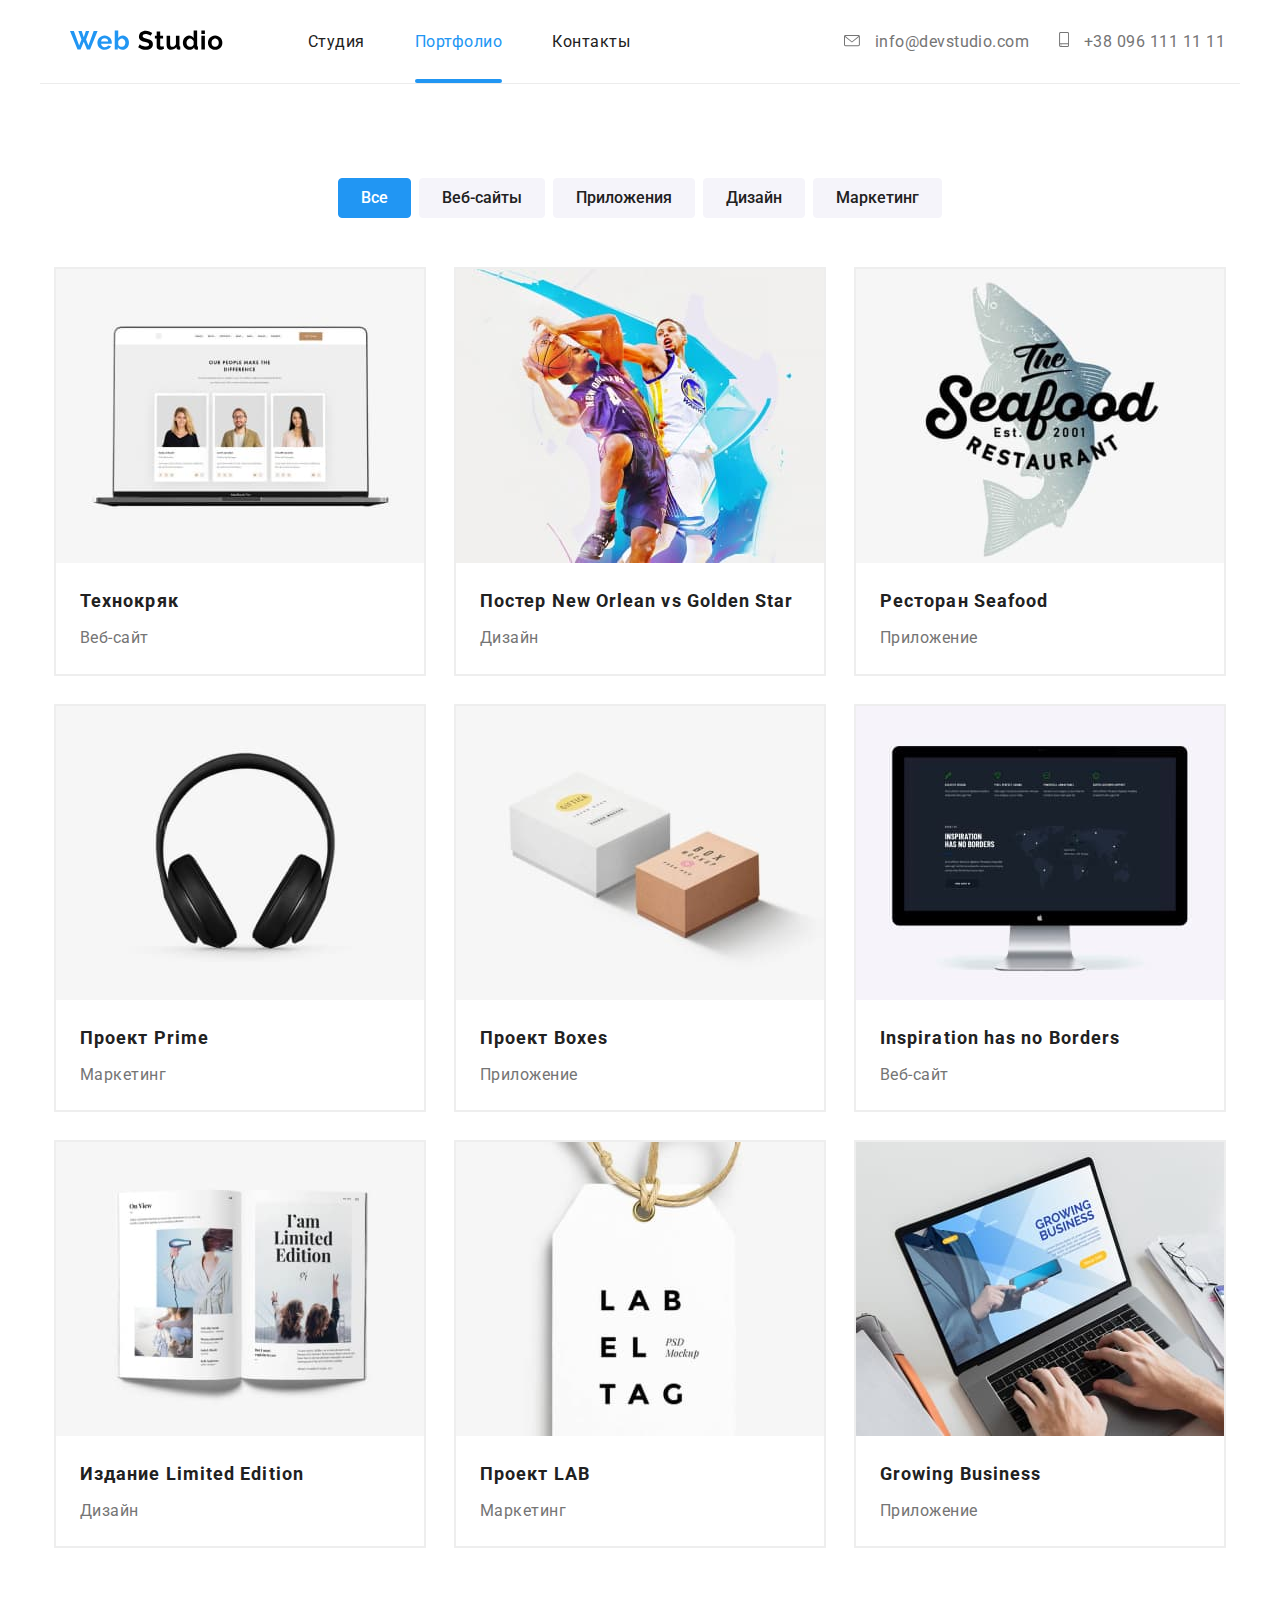
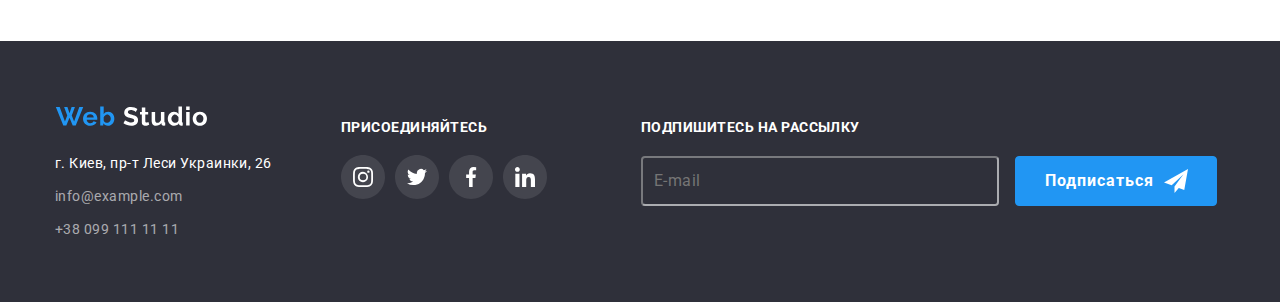
==== portfolio.html @ bc5cb7ec "Скопировано hw-06" ====
<!DOCTYPE html>
<html lang="en">
  <head>
    <meta charset="UTF-8" />
    <meta name="viewport" content="width=device-width, initial-scale=1.0" />
    <title>Portfolio</title>
    <link
      href="https://fonts.googleapis.com/css2?family=Roboto:wght@400;500;700;900&display=swap"
      rel="stylesheet"
    />
    <link
      rel="stylesheet"
      href="https://cdnjs.cloudflare.com/ajax/libs/modern-normalize/0.6.0/modern-normalize.min.css"
    />
    <link rel="stylesheet" href="./CSS/styles.css" />
  </head>

  <body>
    <header class="page-header">
      <div class="container nav-box flex">
        <nav class="flex">
          <a class="logo" href="./">
            <svg class="logo-item">
              <use href="./img/sprite.svg#icon-web-studio"></use>
            </svg>
          </a>
          <ul class="site-nav list">
            <li class="item-nav">
              <a class="site-nav-link" href="./">Студия</a>
            </li>
            <li class="item-nav">
              <a class="site-nav-link current" href="./portfolio.html"
                >Портфолио</a
              >
            </li>
            <li class="item-nav">
              <a class="site-nav-link" href="">Контакты</a>
            </li>
          </ul>
        </nav>

        <ul class="page-header-adres list">
          <li class="adres-item">
            <a class="adres-item-link" href="mailto:info@devstudio.com">
              <svg class="adres-item-envelope">
                <use href="./img/sprite.svg#icon-envelope"></use>
              </svg>
              info@devstudio.com
            </a>
          </li>
          <li class="adres-item">
            <a class="adres-item-link" href="tel:+380961111111">
              <svg class="adres-item-telephone">
                <use href="./img/sprite.svg#icon-Tel"></use>
              </svg>
              +38 096 111 11 11
            </a>
          </li>
        </ul>
      </div>
    </header>

    <main>
      <!-- Section - Portfolio -->
      <section class="section">
        <div class="container">
          <h1 hidden>Портфолио Веб студии</h1>

          <!-- Portfolio Selection -->
          <ul class="portfolio-selection list flex">
            <li class="item">
              <button type="button" class="selection-button primary">
                Все
              </button>
            </li>
            <li class="item">
              <button type="button" class="selection-button secondary">
                Веб-сайты
              </button>
            </li>
            <li class="item">
              <button type="button" class="selection-button secondary">
                Приложения
              </button>
            </li>
            <li class="item">
              <button type="button" class="selection-button secondary">
                Дизайн
              </button>
            </li>
            <li class="item">
              <button type="button" class="selection-button secondary">
                Маркетинг
              </button>
            </li>
          </ul>

          <!-- Portfolio Works -->
          <ul class="portfolio-works list flex-container">
            <li class="flex-element">
              <a href="" class="portfolio-works-link">
                <div class="overlay-active">
                  <img
                    src="./img/Portfolio-img_1-notebook_1.jpg"
                    alt="img-notebook"
                  />
                  <div class="overlay-text">
                    <p class="portfolio-works-text">
                      Технокряк это современная площадка распространения
                      коронавируса. Компании используют эту платформу для
                      цифрового шпионажа и атак на защищённые сервера
                      конкурентов.
                    </p>
                  </div>
                </div>
                <h2 class="portfolio-works-title">Технокряк</h2>
                <p class="portfolio-works-name">Веб-сайт</p>
              </a>
            </li>
            <li class="flex-element">
              <a href="" class="portfolio-works-link">
                <div class="overlay-active">
                  <img
                    src="./img/Portfolio-img_2-poster.jpg"
                    alt="img-notebook"
                  />
                  <div class="overlay-text">
                    <p class="portfolio-works-text">
                      Технокряк это современная площадка распространения
                      коронавируса. Компании используют эту платформу для
                      цифрового шпионажа и атак на защищённые сервера
                      конкурентов.
                    </p>
                  </div>
                </div>
                <h2 class="portfolio-works-title">
                  Постер <span lang="en">New Orlean vs Golden Star</span>
                </h2>
                <p class="portfolio-works-name">Дизайн</p>
              </a>
            </li>
            <li class="flex-element">
              <a href="" class="portfolio-works-link">
                <div class="overlay-active">
                  <img
                    src="./img/Portfolio-img_3-restaurant.jpg"
                    alt="img-notebook"
                  />
                  <div class="overlay-text">
                    <p class="portfolio-works-text">
                      Технокряк это современная площадка распространения
                      коронавируса. Компании используют эту платформу для
                      цифрового шпионажа и атак на защищённые сервера
                      конкурентов.
                    </p>
                  </div>
                </div>
                <h2 lang="en" class="portfolio-works-title">
                  Ресторан Seafood
                </h2>
                <p class="portfolio-works-name">Приложение</p>
              </a>
            </li>
            <li class="flex-element">
              <a href="" class="portfolio-works-link">
                <div class="overlay-active">
                  <img
                    src="./img/Portfolio-img_4-headphones.jpg"
                    alt="img-notebook"
                  />
                  <div class="overlay-text">
                    <p class="portfolio-works-text">
                      Технокряк это современная площадка распространения
                      коронавируса. Компании используют эту платформу для
                      цифрового шпионажа и атак на защищённые сервера
                      конкурентов.
                    </p>
                  </div>
                </div>
                <h2 class="portfolio-works-title">
                  Проект <span lang="en">Prime</span>
                </h2>
                <p class="portfolio-works-name">Маркетинг</p>
              </a>
            </li>
            <li class="flex-element">
              <a href="" class="portfolio-works-link">
                <div class="overlay-active">
                  <img
                    src="./img/Portfolio-img_5-boxes.jpg"
                    alt="img-notebook"
                  />
                  <div class="overlay-text">
                    <p class="portfolio-works-text">
                      Технокряк это современная площадка распространения
                      коронавируса. Компании используют эту платформу для
                      цифрового шпионажа и атак на защищённые сервера
                      конкурентов.
                    </p>
                  </div>
                </div>
                <h2 class="portfolio-works-title">
                  Проект <span lang="en">Boxes</span>
                </h2>
                <p class="portfolio-works-name">Приложение</p>
              </a>
            </li>
            <li class="flex-element">
              <a href="" class="portfolio-works-link">
                <div class="overlay-active">
                  <img
                    src="./img/Portfolio-img_6-laptop.jpg"
                    alt="img-notebook"
                  />
                  <div class="overlay-text">
                    <p class="portfolio-works-text">
                      Технокряк это современная площадка распространения
                      коронавируса. Компании используют эту платформу для
                      цифрового шпионажа и атак на защищённые сервера
                      конкурентов.
                    </p>
                  </div>
                </div>
                <h2 lang="en" class="portfolio-works-title">
                  Inspiration has no Borders
                </h2>
                <p class="portfolio-works-name">Веб-сайт</p>
              </a>
            </li>
            <li class="flex-element">
              <a href="" class="portfolio-works-link">
                <div class="overlay-active">
                  <img
                    src="./img/Portfolio-img_7-magazine.jpg"
                    alt="img-notebook"
                  />
                  <div class="overlay-text">
                    <p class="portfolio-works-text">
                      Технокряк это современная площадка распространения
                      коронавируса. Компании используют эту платформу для
                      цифрового шпионажа и атак на защищённые сервера
                      конкурентов.
                    </p>
                  </div>
                </div>
                <h2 class="portfolio-works-title">
                  Издание <span lang="en">Limited Edition</span>
                </h2>
                <p class="portfolio-works-name">Дизайн</p>
              </a>
            </li>
            <li class="flex-element">
              <a href="" class="portfolio-works-link">
                <div class="overlay-active">
                  <img
                    src="./img/Portfolio-img_8-label.jpg"
                    alt="img-notebook"
                  />
                  <div class="overlay-text">
                    <p class="portfolio-works-text">
                      Технокряк это современная площадка распространения
                      коронавируса. Компании используют эту платформу для
                      цифрового шпионажа и атак на защищённые сервера
                      конкурентов.
                    </p>
                  </div>
                </div>
                <h2 class="portfolio-works-title">
                  Проект <span lang="en">LAB</span>
                </h2>
                <p class="portfolio-works-name">Маркетинг</p>
              </a>
            </li>
            <li class="flex-element">
              <a href="" class="portfolio-works-link">
                <div class="overlay-active">
                  <img
                    src="./img/Portfolio-img_9-notebook_2.jpg"
                    alt="img-notebook"
                  />
                  <div class="overlay-text">
                    <p class="portfolio-works-text">
                      Технокряк это современная площадка распространения
                      коронавируса. Компании используют эту платформу для
                      цифрового шпионажа и атак на защищённые сервера
                      конкурентов.
                    </p>
                  </div>
                </div>
                <h2 lang="en" class="portfolio-works-title">
                  Growing Business
                </h2>
                <p class="portfolio-works-name">Приложение</p>
              </a>
            </li>
          </ul>
        </div>
      </section>
    </main>

    <!-- Футер -->
    <footer class="footer">
      <div class="container flex baseline">
        <div class="address-container">
          <a class="address-logo-link flex" href="./">
            <svg class="address-logo" width="153" height="31">
              <use href="./img/sprite.svg#icon-Web_Studio_white"></use>
            </svg>
          </a>
          <address>
            <ul class="address list">
              <li class="address-map-item">
                <a
                  class="address-map"
                  href="https://goo.gl/maps/XdUtzJVZAnosNTWN9"
                  target="_blank"
                  >г. Киев, пр-т Леси Украинки, 26</a
                >
              </li>
              <li class="address-item">
                <a class="address-mail" href="mailto:info@example.com"
                  >info@example.com</a
                >
              </li>
              <li class="address-item">
                <a class="address-tel" href="tel:+380961111111"
                  >+38 099 111 11 11</a
                >
              </li>
            </ul>
          </address>
        </div>

        <div class="social-pages-container">
          <h3 class="footer-accede">присоединяйтесь</h3>
          <ul class="footer-accede-social list flex">
            <li class="social-item">
              <a
                class="social-item-element"
                aria-label="instagram link"
                href=""
              >
                <svg width="44" height="44">
                  <use href="./img/sprite.svg#icon-Ellipse_instagram"></use>
                </svg>
              </a>
            </li>
            <li class="social-item">
              <a class="social-item-element" aria-label="twitter link" href="">
                <svg width="44" height="44">
                  <use href="./img/sprite.svg#icon-Ellipse_twitter"></use>
                </svg>
              </a>
            </li>
            <li class="social-item">
              <a class="social-item-element" aria-label="facebook link" href="">
                <svg width="44" height="44">
                  <use href="./img/sprite.svg#icon-Ellipse_facebook"></use>
                </svg>
              </a>
            </li>
            <li class="social-item">
              <a class="social-item-element" aria-label="linkidun link" href="">
                <svg width="44" height="44">
                  <use href="./img/sprite.svg#icon-Ellipse_linkindin"></use>
                </svg>
              </a>
            </li>
          </ul>
        </div>

        <div class="subscribe-container">
          <h3 class="footer-subscribe">Подпишитесь на рассылку</h3>
          <form>
            <input name="q" placeholder="E-mail" class="footer-form" />
            <button class="button footer-button">
              Подписаться
              <svg class="button-icon" width="24" height="24">
                <use href="./img/sprite.svg#icon-icon_send"></use>
              </svg>
            </button>
          </form>
        </div>
      </div>
    </footer>
  </body>
</html>
---- CSS/styles.css ----
:root {
  --primary-text-color: #212121;
  --second-text-color: #757575;
  --light-text-color: #ffffff;
  --accent-color: #2196f3;
}

body {
  color: var(--primary-text-color);
  background: #ffffff;
  font-family: Roboto, sans-serif;
  letter-spacing: 0.03em;
}

h1,
h2,
h3,
p {
  margin-top: 0;
  margin-bottom: 0;
}

img {
  display: block;
}

/* Утилиты*/
.list {
  padding: 0;
  margin: 0;
  list-style: none;
}

.flex {
  display: flex;
  align-items: center;
}

/* Page header */
.container {
  width: 1200px;
  margin-left: auto;
  margin-right: auto;
  padding-left: 15px;
  padding-right: 15px;
}

.nav-box {
  border-bottom: 1px solid #ececec;
}

.logo {
  margin-left: 15px;
  margin-right: 85px;
  padding-top: 24px;
  padding-bottom: 23px;
}

.logo-item {
  width: 153px;
  height: 31px;
}

.section {
  padding-top: 94px;
  padding-bottom: 94px;
}

.no-padding-bottom {
  padding-bottom: 0;
}

/* Site nav */
.site-nav {
  display: flex;
}

.site-nav .item-nav:not(:last-child) {
  margin-right: 50px;
}

.site-nav-link {
  position: relative;
  display: flex;
  padding-top: 32px;
  padding-bottom: 32px;

  color: var(--primary-text-color);
  text-decoration: none;
  transition: color 250ms cubic-bezier(0.4, 0, 0.2, 1);
}

.site-nav-link::after {
  position: absolute;
  content: "";
  bottom: 0;
  width: 100%;
  height: 4px;
  background-color: var(--accent-color);
  border-radius: 2px;
  opacity: 0;
}

.site-nav-link:hover,
.site-nav-link:focus {
  color: var(--accent-color);
}

.site-nav-link.current,
.site-nav-link.current::after {
  color: var(--accent-color);
  opacity: 1;
}

/* Ел. адрес и телефон */
.page-header-adres {
  display: inline-flex;
  align-items: center;
  margin-left: auto;
}

.page-header-adres .adres-item + .adres-item {
  margin-left: 30px;
}

.adres-item-link {
  display: inline-block;
  padding-top: 32px;
  padding-bottom: 32px;
  text-decoration: none;
  color: var(--second-text-color);
  fill: var(--second-text-color);
  transition: color 250ms cubic-bezier(0.4, 0, 0.2, 1);
}

.adres-item-link:hover,
.adres-item-link:focus {
  color: var(--accent-color);
  fill: var(--accent-color);
}

.adres-item-envelope {
  width: 16px;
  height: 12px;
  margin-right: 10px;
}

.adres-item-telephone {
  width: 10px;
  height: 15px;
  margin-right: 10px;
}

/* Hero */
.hero {
  text-align: center;
  padding-bottom: 280px;
  max-width: 1600px;
  height: 600px;
  margin-left: auto;
  margin-right: auto;
  background-color: rgba(47, 48, 58, 0.8);
  background-image: url(../img/Header_img.jpg);
}

.overlay {
  max-width: 1600px;
  height: 600px;
  margin-left: auto;
  margin-right: auto;
  background-color: rgba(47, 48, 58, 0.8);
  background-repeat: no-repeat;
  background-size: cover;
  background-position: center;
}

.hero-title {
  padding-top: 200px;
  padding-bottom: 30px;
  color: var(--light-text-color);

  font-weight: 900;
  font-size: 44px;
  line-height: 1.36;
  letter-spacing: 0.06em;
  text-transform: uppercase;
}

.button {
  min-width: 200px;
  height: 50px;
  display: inline-block;
  border: 1px solid transparent;
  border-radius: 4px;

  color: var(--light-text-color);
  background-color: var(--accent-color);
  border-color: var(--accent-color);

  font-family: Roboto;
  font-weight: bold;
  font-size: 16px;
  line-height: 1.88;
  letter-spacing: 0.06em;
  text-align: center;
}

/* Section title */
.section-title {
  margin-bottom: 50px;
  font-weight: 700;
  font-size: 36px;
  line-height: 42px;
  text-align: center;
}

/* Section 2 - Преймущества */
.benefits .benefits-item + .benefits-item {
  margin-left: 30px;
}

.benefits-background {
  display: block;
  width: 270px;
  border-radius: 4px;
  background-color: #f5f4fa;
}

.benefits-item-element {
  width: 70px;
  height: 70px;
  margin: 25px 100px;
}

.benefits-title {
  margin-top: 30px;
  font-weight: 700;
  font-size: 14px;
  line-height: 1.17;
  text-transform: uppercase;
}

.benefits-text {
  margin-top: 10px;
  color: var(--second-text-color);
  font-size: 14px;
  line-height: 1.71;
}

/* Section 3 - Предложение */
.offer .item + .item {
  margin-left: 30px;
}

.offer-link {
  display: flex;
  position: relative;
}

.offer-caption {
  position: absolute;
  bottom: 0;
  width: 100%;

  padding-top: 27px;
  padding-bottom: 27px;

  color: var(--light-text-color);
  background: rgba(47, 48, 58, 0.8);
  font-weight: bold;
  font-size: 14px;
  line-height: 1.14;
  text-align: center;
  text-transform: uppercase;
}

.offer a {
  text-decoration: none;
}

/* Section 4 - Команда */
.team {
  background: #f5f4fa;
}

.team .item + .item {
  margin-left: 30px;
}

.member-background {
  background-color: #ffffff;
  border-radius: 0px 0px 4px 4px;
  box-shadow: 0px 2px 1px rgba(0, 0, 0, 0.2), 0px 1px 1px rgba(0, 0, 0, 0.14),
    0px 1px 3px rgba(0, 0, 0, 0.12);
}

.team-member {
  margin-top: 30px;
  margin-bottom: 10px;
  font-weight: 500;
  font-size: 16px;
  line-height: 19px;
  text-align: center;
}

.team-member-position {
  margin-bottom: 16px;
  color: var(--second-text-color);
  font-size: 16px;
  line-height: 1.19;
  text-align: center;
}

.team-member-social-pages {
  justify-content: center;
  padding-bottom: 24px;
}

.team-member-social-pages .item + .item {
  margin-left: 10px;
}

.member-social-link {
  --color1: #afb1b8;
  fill: #ffffff;

  transition-duration: 250ms;
  transition-timing-function: cubic-bezier(0.4, 0, 0.2, 1);
}

.member-social-link:hover,
.member-social-link:focus {
  --color1: #ffffff;
  fill: var(--accent-color);
}

/* Клиенты */
.customers .item + .item {
  margin-left: 30px;
}

.customers-background {
  display: flex;
  align-items: center;
  justify-content: center;
  width: 170px;
  height: 90px;
  border: 1px solid #afb1b8;
  border-radius: 4px;
  fill: #afb1b8;

  transition: fill 250ms cubic-bezier(0.4, 0, 0.2, 1),
    border-color 250ms cubic-bezier(0.4, 0, 0.2, 1);
}

.customers-background:hover,
.customers-background:focus {
  border-color: var(--accent-color);
  fill: var(--accent-color);
}

/* Футер */
.footer {
  background-color: #2f303a;
  padding-top: 60px;
  padding-bottom: 60px;
}

.baseline {
  align-items: baseline;
}

.address-map-item {
  margin-top: 20px;
}

.address-item {
  margin-top: 9px;
}

.address-map {
  display: block;
  color: var(--light-text-color);
  font-style: normal;
  text-decoration: none;
  font-size: 14px;
  line-height: 1.71;
}

.address-mail,
.address-tel {
  color: rgba(255, 255, 255, 0.6);
  font-style: normal;
  text-decoration: none;
  font-size: 14px;
  line-height: 1.71;
}

.social-pages-container {
  margin-left: 69px;
}

.footer-accede {
  margin-bottom: 20px;
  color: var(--light-text-color);
  font-size: 14px;
  line-height: 16px;
  text-transform: uppercase;
}

.footer-accede-social .social-item + .social-item {
  margin-left: 10px;
}

.social-item-element {
  display: flex;
  fill: #ffffff;
  border-radius: 50%;

  transition: background-color 250ms cubic-bezier(0.4, 0, 0.2, 1);
}

.social-item-element:hover,
.social-item-element:focus {
  background-color: var(--accent-color);
}

.footer-subscribe {
  margin-bottom: 20px;
  color: var(--light-text-color);
  font-size: 14px;
  line-height: 1.14;
  text-transform: uppercase;
}

.subscribe-container {
  margin-left: 94px;
}

/* Footer button */
.footer-button {
  display: inline-flex;
  align-items: center;
  margin-left: 12px;
  padding-left: 29px;
  padding-right: 28px;
}

.button-icon {
  justify-content: center;
  align-items: center;
  margin-left: 10px;
}

/* Footer form */
.footer-form {
  width: 358px;
  height: 50px;
  padding-left: 11px;

  border-radius: 4px;
  border-color: rgba(255, 255, 255, 0.6);
  color: rgba(255, 255, 255, 0.6);
  background-color: #2f303a;
  font-size: 16px;
  line-height: 1.88;
  letter-spacing: 0.03em;
}

/* СТРАНИЦА - Portfolio */
.portfolio-selection {
  text-align: center;
  justify-content: center;
  margin-bottom: 50px;
}

.portfolio-selection .item + .item {
  margin-left: 8px;
}

.selection-button {
  text-align: center;
  display: inline-block;
  border: 1px solid transparent;
  border-radius: 4px;
  padding: 6px 22px;

  font-family: Roboto;
  font-weight: 500;
  font-size: 16px;
  line-height: 1.63;

  transition-duration: 250ms;
  transition-timing-function: cubic-bezier(0.4, 0, 0.2, 1);
}

.selection-button.primary {
  color: var(--light-text-color);
  background-color: var(--accent-color);
  border-color: var(--accent-color);
}

.selection-button.secondary {
  color: var(--primary-text-color);
  background-color: #f5f4fa;
  border-color: #f5f4fa;
}

.selection-button:hover,
.selection-button:focus {
  color: var(--light-text-color);
  background-color: var(--accent-color);
  border-color: var(--accent-color);
}

.flex-container {
  display: flex;
  flex-wrap: wrap;
}

.flex-element {
  width: 370px;
  margin-right: 30px;
  margin-bottom: 30px;
  outline: 1px solid #eeeeee;
  /* background-color: turquoise; */
}

.flex-element:nth-child(3n) {
  margin-right: 0;
}

.flex-element:nth-last-child(-n + 3) {
  margin-bottom: 0;
}

.portfolio-works-link {
  display: block;
  text-decoration: none;
  border: 1px solid #eeeeee;
}

.portfolio-works-title {
  margin-top: 20px;
  margin-bottom: 4px;
  padding-left: 24px;
  padding-right: 24px;

  color: var(--primary-text-color);
  font-weight: 700;
  font-size: 18px;
  line-height: 2;
  letter-spacing: 0.06em;
}

.portfolio-works-name {
  margin-bottom: 20px;
  padding-left: 24px;
  padding-right: 24px;

  color: var(--second-text-color);
  font-size: 16px;
  line-height: 1.88;
}

.overlay-active {
  display: block;
  position: relative;
  overflow: hidden;
}

.overlay-text {
  position: absolute;
  top: 0;
  display: block;
  width: 100%;
  height: 294px;
  background-color: rgba(33, 150, 243, 0.9);

  transform: translateY(101%);
  transition-duration: 250ms;
  transition-timing-function: cubic-bezier(0.4, 0, 0.2, 1);
}

.portfolio-works-text {
  position: absolute;
  /* overflow: scroll; */
  top: 63px;
  left: 24px;
  display: flex;
  width: 322px;
  height: 168px;
  color: var(--light-text-color);
  background-color: rgba(33, 150, 243, 0.5);
  font-size: 18px;
  line-height: 1.56;
}

.portfolio-works-link:hover .overlay-text,
.portfolio-works-link:focus .overlay-text {
  transform: translateY(0);
}

.portfolio-works-link:hover,
.portfolio-works-link:focus {
  box-shadow: 1px 4px 6px rgba(0, 0, 0, 0.16), 0px 4px 4px rgba(0, 0, 0, 0.06),
    0px 1px 1px rgba(0, 0, 0, 0.12);
}

.backdrop {
  position: fixed;
  top: 0;
  left: 0;
  width: 100%;
  height: 100%;
  background: rgba(0, 0, 0, 0.2);
}

.backdrop.is-hidden {
  opacity: 0;
  pointer-events: none;
}

.modal-form {
  position: absolute;
  top: 50%;
  left: 50%;
  transform: translate(-50%, -50%);

  min-width: 528px;
  min-height: 581px;
  padding: 40px;
  background: #ffffff;
  box-shadow: 0px 2px 1px rgba(0, 0, 0, 0.2), 0px 1px 1px rgba(0, 0, 0, 0.14),
    0px 1px 3px rgba(0, 0, 0, 0.12);
  border-radius: 4px;
}

.form-appeal {
  display: block;
  margin-bottom: 30px;

  font-weight: bold;
  font-size: 20px;
  line-height: 1.15;
  text-align: center;
  letter-spacing: 0.03em;
}

.form-list {
  padding: 0;
  list-style: none;
}

.form-field {
  position: relative;
}

.form-field input {
  display: flex;
  align-items: baseline;
  width: 448px;
  height: 40px;
  margin-bottom: 28px;
  padding: 10px 20px;
  padding-left: 42px;

  border: 1px solid rgba(33, 33, 33, 0.2);
  box-sizing: border-box;
  border-radius: 4px;
}

.form-label {
  position: absolute;
  top: 12px;
  left: 42px;

  color: #757575;
  font-size: 14px;
  line-height: 1.14;
  letter-spacing: 0.01em;
  transition: transform 250ms cubic-bezier(0.4, 0, 0.2, 1);
}

.form-icon {
  position: absolute;
  top: 12px;
  left: 16px;
  fill: #212121;
}

.form-field input:hover,
.form-field input:focus {
  border: 1px solid #2196f3;
}

.form-field:hover > .form-icon,
.form-field:focus-within > .form-icon {
  fill: var(--accent-color);
}

.form-field:hover > .form-label,
.form-field:focus-within > .form-label,
.form-field input:not(:placeholder-shown) + .form-label {
  color: var(--accent-color);
  transform: translate(-26px, -32px);
}

.comment {
  width: 448px;
  height: 120px;
  padding: 12px 16px;
  margin-bottom: 20px;
  resize: none;

  border: 1px solid rgba(33, 33, 33, 0.2);
  border-radius: 4px;
}

.textarea-label {
  position: absolute;
  top: -110px;
  left: 16px;

  color: #757575;
  font-size: 14px;
  line-height: 1.14;
  letter-spacing: 0.01em;
  transition: transform 250ms cubic-bezier(0.4, 0, 0.2, 1);
}

.comment:hover,
.comment:focus {
  border: 1px solid #2196f3;
}

.form-field:hover > .textarea-label,
.form-field:focus-within > .textarea-label,
.form-field textarea:not(:placeholder-shown) + .textarea-label {
  color: var(--accent-color);
  transform: translate(0px, -34px);
}

.field {
  display: flex;
  align-items: center;
  margin-bottom: 30px;
  margin-left: 8px;
}

.checkbox {
  /* -webkit-appearance: none;
  -moz-appearance: none;
  appearance: none;
  position: absolute; */

  position: absolute;
  width: 1px;
  height: 1px;
  margin: -1px;
  border: 0;
  padding: 0;
  clip: rect(0 0 0 0);
  overflow: hidden;
}

.icon {
  display: inline-block;
  width: 16px;
  height: 15px;

  border: 2px solid #212121;
  border-radius: 4px;

  transition: transform 250ms cubic-bezier(0.4, 0, 0.2, 1);
}

.checkbox:checked + .icon {
  transform: scale(1.2);
  border-color: transparent;
  background-color: var(--accent-color);
  background-image: url("../img/icon_check.svg");
  background-size: contain;
  background-repeat: no-repeat;
  background-origin: border-box;
}

.checkbox-text {
  display: inline-block;
  margin-left: 8px;

  color: #757575;
  font-size: 14px;
  line-height: 1.71;
  letter-spacing: 0.03em;
  text-align: center;
}

.checkbox-link {
  color: var(--accent-color);
}

.button-send {
  display: flex;
  align-items: center;
  text-align: center;
  margin-left: auto;
  margin-right: auto;
  padding: 10px 55px;

  border: 1px solid transparent;
  border-radius: 4px;
  box-shadow: 0px 4px 4px rgba(0, 0, 0, 0.15);

  color: var(--light-text-color);
  background-color: var(--accent-color);
  border-color: var(--accent-color);
  font-weight: bold;
  font-size: 16px;
  line-height: 1.87;
  letter-spacing: 0.06em;
}

.modal-close {
  position: absolute;
  top: 8px;
  right: 8px;
  display: flex;
  align-items: center;
  justify-content: center;
  width: 30px;
  height: 30px;

  border: 1px solid rgba(33, 33, 33, 0.2);
  border-radius: 50%;

  transition-duration: 250ms;
  transition-timing-function: cubic-bezier(0.4, 0, 0.2, 1);
}

.modal-close:hover,
.modal-close:focus {
  fill: var(--accent-color);
}
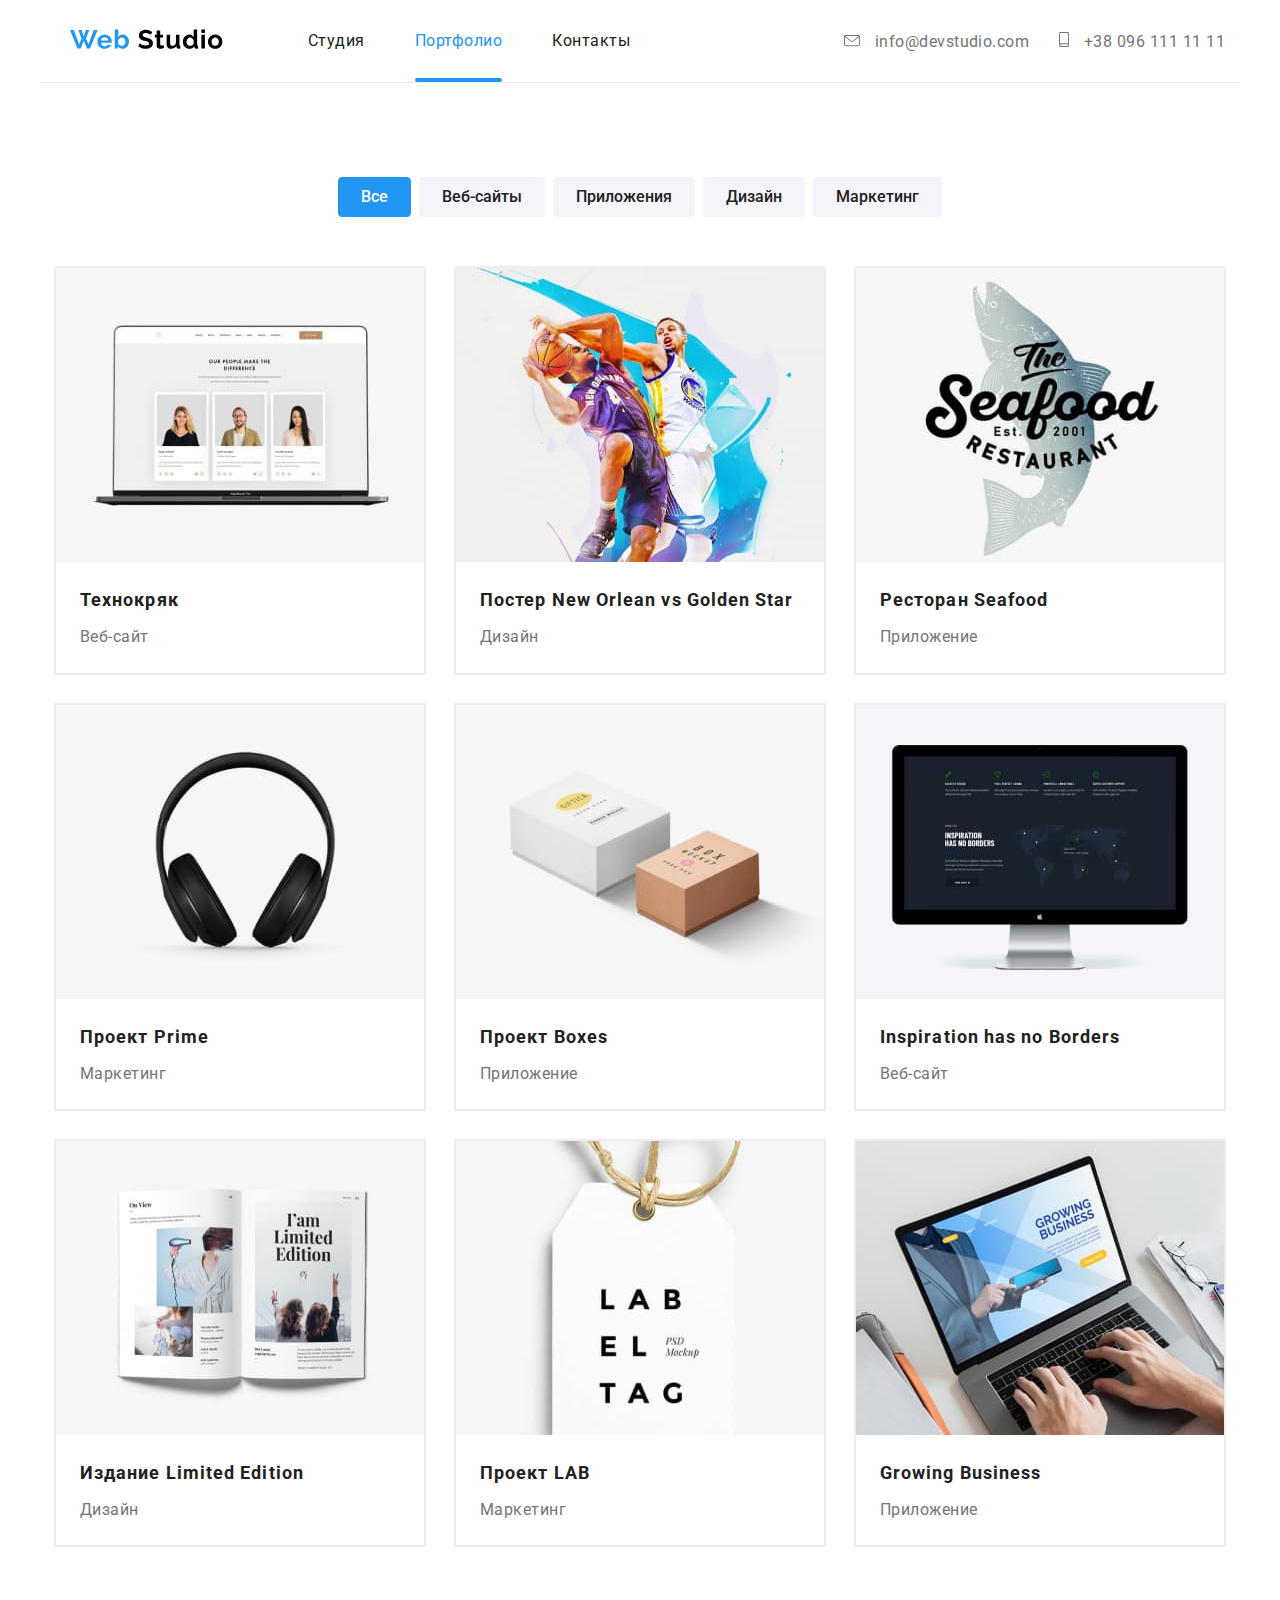
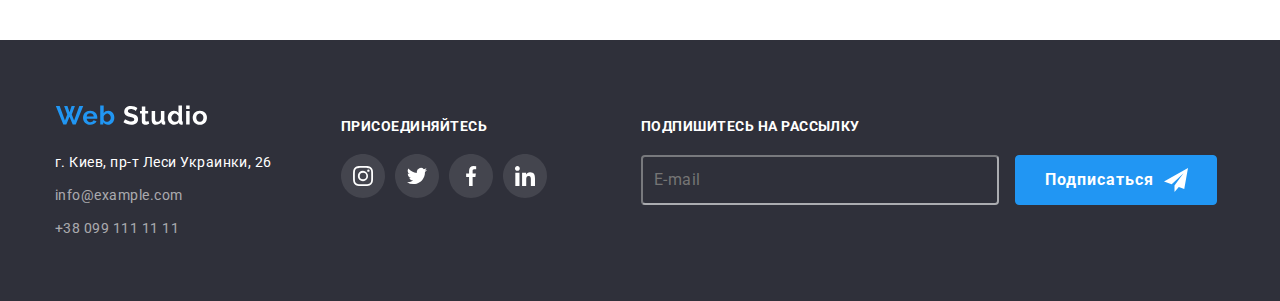
==== commit 255c1cdd: "Изменены вложености селекторов в sass" ====
--- a/portfolio.html
+++ b/portfolio.html
@@ -12,7 +12,7 @@
       rel="stylesheet"
       href="https://cdnjs.cloudflare.com/ajax/libs/modern-normalize/0.6.0/modern-normalize.min.css"
     />
-    <link rel="stylesheet" href="./CSS/styles.css" />
+    <link rel="stylesheet" href="./CSS/main.min.css" />
   </head>
 
   <body>
--- a/CSS/main.min.css
+++ b/CSS/main.min.css
@@ -0,0 +1,2 @@
+body{color:#212121;background:#ffffff;font-family:Roboto, sans-serif;letter-spacing:0.03em}h1,h2,h3,p{margin-top:0;margin-bottom:0}img{display:block}.list{padding:0;margin:0;list-style:none}.flex{display:-webkit-box;display:-ms-flexbox;display:flex;-webkit-box-align:center;-ms-flex-align:center;align-items:center}.container{width:1200px;margin-left:auto;margin-right:auto;padding-left:15px;padding-right:15px}.nav-box{border-bottom:1px solid #ececec}.logo{margin-left:15px;margin-right:85px;padding-top:24px;padding-bottom:23px}.logo-item{width:153px;height:31px}.section{padding-top:94px;padding-bottom:94px}.no-padding-bottom{padding-bottom:0}.site-nav{display:-webkit-box;display:-ms-flexbox;display:flex}.site-nav .item-nav:not(:last-child){margin-right:50px}.site-nav-link{position:relative;display:-webkit-box;display:-ms-flexbox;display:flex;padding-top:32px;padding-bottom:32px;color:#212121;text-decoration:none;-webkit-transition:color 250ms cubic-bezier(0.4, 0, 0.2, 1);transition:color 250ms cubic-bezier(0.4, 0, 0.2, 1)}.site-nav-link:hover,.site-nav-link:focus{color:#2196f3}.site-nav-link::after{position:absolute;content:"";bottom:0;width:100%;height:4px;background-color:#2196f3;border-radius:2px;opacity:0}.site-nav-link.current,.site-nav-link.current::after{color:#2196f3;opacity:1}.page-header-adres{display:-webkit-inline-box;display:-ms-inline-flexbox;display:inline-flex;-webkit-box-align:center;-ms-flex-align:center;align-items:center;margin-left:auto}.page-header-adres .adres-item+.adres-item{margin-left:30px}.adres-item-link{display:inline-block;padding-top:32px;padding-bottom:31px;text-decoration:none;color:#757575;fill:#757575;-webkit-transition:color 250ms cubic-bezier(0.4, 0, 0.2, 1);transition:color 250ms cubic-bezier(0.4, 0, 0.2, 1)}.adres-item-link:hover,.adres-item-link:focus{color:#2196f3;fill:#2196f3}.adres-item-envelope{width:16px;height:12px;margin-right:10px}.adres-item-telephone{width:10px;height:15px;margin-right:10px}.hero{text-align:center;padding-bottom:280px;max-width:1600px;height:600px;margin-left:auto;margin-right:auto;background-color:rgba(47,48,58,0.8);background-image:url(../img/Header_img.jpg)}.overlay{max-width:1600px;height:600px;margin-left:auto;margin-right:auto;background-color:rgba(47,48,58,0.8);background-repeat:no-repeat;background-size:cover;background-position:center}.hero-title{padding-top:200px;padding-bottom:30px;color:#fff;font-weight:900;font-size:44px;line-height:1.36;letter-spacing:0.06em;text-transform:uppercase}.button{min-width:200px;height:50px;display:inline-block;border:1px solid transparent;border-radius:4px;color:#fff;background-color:#2196f3;border-color:#2196f3;font-family:Roboto;font-weight:bold;font-size:16px;line-height:1.88;letter-spacing:0.06em;text-align:center}.section-title{margin-bottom:50px;font-weight:700;font-size:36px;line-height:42px;text-align:center}.benefits .benefits-item+.benefits-item{margin-left:30px}.benefits-background{display:block;width:270px;border-radius:4px;background-color:#f5f4fa}.benefits-item-element{width:70px;height:70px;margin:25px 100px}.benefits-title{margin-top:30px;font-weight:700;font-size:14px;line-height:1.17;text-transform:uppercase}.benefits-text{margin-top:10px;color:#757575;font-size:14px;line-height:1.71}.offer .item+.item{margin-left:30px}.offer-link{display:-webkit-box;display:-ms-flexbox;display:flex;position:relative}.offer-caption{position:absolute;bottom:0;width:100%;padding-top:27px;padding-bottom:27px;color:#fff;background:rgba(47,48,58,0.8);font-weight:bold;font-size:14px;line-height:1.14;text-align:center;text-transform:uppercase}.team{background:#f5f4fa}.team .item+.item{margin-left:30px}.member-background{background-color:#ffffff;border-radius:0px 0px 4px 4px;-webkit-box-shadow:0px 2px 1px rgba(0,0,0,0.2),0px 1px 1px rgba(0,0,0,0.14),0px 1px 3px rgba(0,0,0,0.12);box-shadow:0px 2px 1px rgba(0,0,0,0.2),0px 1px 1px rgba(0,0,0,0.14),0px 1px 3px rgba(0,0,0,0.12)}.team-member{margin-top:30px;margin-bottom:10px;font-weight:500;font-size:16px;line-height:19px;text-align:center}.team-member-position{margin-bottom:16px;color:#757575;font-size:16px;line-height:1.19;text-align:center}.team-member-social-pages{-webkit-box-pack:center;-ms-flex-pack:center;justify-content:center;padding-bottom:24px}.team-member-social-pages .item+.item{margin-left:10px}.member-social-link{--color1: #afb1b8;fill:#ffffff;-webkit-transition-duration:250ms;transition-duration:250ms;-webkit-transition-timing-function:cubic-bezier(0.4, 0, 0.2, 1);transition-timing-function:cubic-bezier(0.4, 0, 0.2, 1)}.member-social-link:hover,.member-social-link:focus{--color1: #ffffff;fill:#2196f3}.customers .item+.item{margin-left:30px}.customers-background{display:-webkit-box;display:-ms-flexbox;display:flex;-webkit-box-align:center;-ms-flex-align:center;align-items:center;-webkit-box-pack:center;-ms-flex-pack:center;justify-content:center;width:170px;height:90px;border:1px solid #afb1b8;border-radius:4px;fill:#afb1b8;-webkit-transition:fill 250ms cubic-bezier(0.4, 0, 0.2, 1),border-color 250ms cubic-bezier(0.4, 0, 0.2, 1);transition:fill 250ms cubic-bezier(0.4, 0, 0.2, 1),border-color 250ms cubic-bezier(0.4, 0, 0.2, 1)}.customers-background:hover,.customers-background:focus{border-color:#2196f3;fill:#2196f3}.footer{background-color:#2f303a;padding-top:60px;padding-bottom:60px}.baseline{-webkit-box-align:baseline;-ms-flex-align:baseline;align-items:baseline}.address-map-item{margin-top:20px}.address-item{margin-top:9px}.address-map{display:block;color:#fff;font-style:normal;text-decoration:none;font-size:14px;line-height:1.71}.address-mail,.address-tel{color:rgba(255,255,255,0.6);font-style:normal;text-decoration:none;font-size:14px;line-height:1.71}.social-pages-container{margin-left:69px}.footer-accede{margin-bottom:20px;color:#fff;font-size:14px;line-height:16px;text-transform:uppercase}.footer-accede-social .social-item+.social-item{margin-left:10px}.social-item-element{display:-webkit-box;display:-ms-flexbox;display:flex;fill:#ffffff;border-radius:50%;-webkit-transition:background-color 250ms cubic-bezier(0.4, 0, 0.2, 1);transition:background-color 250ms cubic-bezier(0.4, 0, 0.2, 1)}.social-item-element:hover,.social-item-element:focus{background-color:#2196f3}.footer-subscribe{margin-bottom:20px;color:#fff;font-size:14px;line-height:1.14;text-transform:uppercase}.subscribe-container{margin-left:94px}.footer-button{display:-webkit-inline-box;display:-ms-inline-flexbox;display:inline-flex;-webkit-box-align:center;-ms-flex-align:center;align-items:center;margin-left:12px;padding-left:29px;padding-right:28px}.button-icon{-webkit-box-pack:center;-ms-flex-pack:center;justify-content:center;-webkit-box-align:center;-ms-flex-align:center;align-items:center;margin-left:10px}.footer-form{width:358px;height:50px;padding-left:11px;border-radius:4px;border-color:rgba(255,255,255,0.6);color:rgba(255,255,255,0.6);background-color:#2f303a;font-size:16px;line-height:1.88;letter-spacing:0.03em}.portfolio-selection{text-align:center;-webkit-box-pack:center;-ms-flex-pack:center;justify-content:center;margin-bottom:50px}.portfolio-selection .item+.item{margin-left:8px}.selection-button{text-align:center;display:inline-block;border:1px solid transparent;border-radius:4px;padding:6px 22px;font-family:Roboto;font-weight:500;font-size:16px;line-height:1.63;-webkit-transition-duration:250ms;transition-duration:250ms;-webkit-transition-timing-function:cubic-bezier(0.4, 0, 0.2, 1);transition-timing-function:cubic-bezier(0.4, 0, 0.2, 1)}.selection-button.primary{color:#fff;background-color:#2196f3;border-color:#2196f3}.selection-button.secondary{color:#212121;background-color:#f5f4fa;border-color:#f5f4fa}.selection-button:hover,.selection-button:focus{color:#fff;background-color:#2196f3;border-color:#2196f3}.flex-container{display:-webkit-box;display:-ms-flexbox;display:flex;-ms-flex-wrap:wrap;flex-wrap:wrap}.flex-element{width:370px;margin-right:30px;margin-bottom:30px;outline:1px solid #eeeeee}.flex-element:nth-child(3n){margin-right:0}.flex-element:nth-last-child(-n+3){margin-bottom:0}.portfolio-works-link{display:block;text-decoration:none;border:1px solid #eeeeee}.portfolio-works-link:hover,.portfolio-works-link:focus{-webkit-box-shadow:1px 4px 6px rgba(0,0,0,0.16),0px 4px 4px rgba(0,0,0,0.06),0px 1px 1px rgba(0,0,0,0.12);box-shadow:1px 4px 6px rgba(0,0,0,0.16),0px 4px 4px rgba(0,0,0,0.06),0px 1px 1px rgba(0,0,0,0.12)}.portfolio-works-title{margin-top:20px;margin-bottom:4px;padding-left:24px;padding-right:24px;color:#212121;font-weight:700;font-size:18px;line-height:2;letter-spacing:0.06em}.portfolio-works-name{margin-bottom:20px;padding-left:24px;padding-right:24px;color:#757575;font-size:16px;line-height:1.88}.overlay-active{display:block;position:relative;overflow:hidden}.overlay-text{position:absolute;top:0;display:block;width:100%;height:294px;background-color:rgba(33,150,243,0.9);-webkit-transform:translateY(101%);transform:translateY(101%);-webkit-transition-duration:250ms;transition-duration:250ms;-webkit-transition-timing-function:cubic-bezier(0.4, 0, 0.2, 1);transition-timing-function:cubic-bezier(0.4, 0, 0.2, 1)}.portfolio-works-link:hover .overlay-text,.portfolio-works-link:focus .overlay-text{-webkit-transform:translateY(0);transform:translateY(0)}.portfolio-works-text{position:absolute;top:63px;left:24px;display:-webkit-box;display:-ms-flexbox;display:flex;width:322px;height:168px;color:#fff;background-color:rgba(33,150,243,0.5);font-size:18px;line-height:1.56}.backdrop{position:fixed;top:0;left:0;width:100%;height:100%;background:rgba(0,0,0,0.2)}.backdrop.is-hidden{opacity:0;pointer-events:none}.modal-form{position:absolute;top:50%;left:50%;-webkit-transform:translate(-50%, -50%);transform:translate(-50%, -50%);min-width:528px;min-height:581px;padding:40px;background:#ffffff;-webkit-box-shadow:0px 2px 1px rgba(0,0,0,0.2),0px 1px 1px rgba(0,0,0,0.14),0px 1px 3px rgba(0,0,0,0.12);box-shadow:0px 2px 1px rgba(0,0,0,0.2),0px 1px 1px rgba(0,0,0,0.14),0px 1px 3px rgba(0,0,0,0.12);border-radius:4px}.form-appeal{display:block;margin-bottom:30px;font-weight:bold;font-size:20px;line-height:1.15;text-align:center;letter-spacing:0.03em}.form-list{padding:0;list-style:none}.form-field{position:relative}.form-field input{display:-webkit-box;display:-ms-flexbox;display:flex;-webkit-box-align:baseline;-ms-flex-align:baseline;align-items:baseline;width:448px;height:40px;margin-bottom:28px;padding:10px 20px;padding-left:42px;border:1px solid rgba(33,33,33,0.2);-webkit-box-sizing:border-box;box-sizing:border-box;border-radius:4px}.form-field input:hover,.form-field input:focus{border:1px solid #2196f3}.form-label{position:absolute;top:12px;left:42px;color:#757575;font-size:14px;line-height:1.14;letter-spacing:0.01em;-webkit-transition:-webkit-transform 250ms cubic-bezier(0.4, 0, 0.2, 1);transition:-webkit-transform 250ms cubic-bezier(0.4, 0, 0.2, 1);transition:transform 250ms cubic-bezier(0.4, 0, 0.2, 1);transition:transform 250ms cubic-bezier(0.4, 0, 0.2, 1), -webkit-transform 250ms cubic-bezier(0.4, 0, 0.2, 1)}.form-field:hover>.form-label,.form-field:focus-within>.form-label,.form-field input:not(:placeholder-shown)+.form-label{color:#2196f3;-webkit-transform:translate(-26px, -32px);transform:translate(-26px, -32px)}.form-icon{position:absolute;top:12px;left:16px;fill:#212121}.form-field:hover>.form-icon,.form-field:focus-within>.form-icon{fill:#2196f3}.comment{width:448px;height:120px;padding:12px 16px;margin-bottom:20px;resize:none;border:1px solid rgba(33,33,33,0.2);border-radius:4px}.comment:hover,.comment:focus{border:1px solid #2196f3}.textarea-label{position:absolute;top:-110px;left:16px;color:#757575;font-size:14px;line-height:1.14;letter-spacing:0.01em;-webkit-transition:-webkit-transform 250ms cubic-bezier(0.4, 0, 0.2, 1);transition:-webkit-transform 250ms cubic-bezier(0.4, 0, 0.2, 1);transition:transform 250ms cubic-bezier(0.4, 0, 0.2, 1);transition:transform 250ms cubic-bezier(0.4, 0, 0.2, 1), -webkit-transform 250ms cubic-bezier(0.4, 0, 0.2, 1)}.form-field:hover>.textarea-label,.form-field:focus-within>.textarea-label,.form-field textarea:not(:placeholder-shown)+.textarea-label{color:#2196f3;-webkit-transform:translate(0px, -34px);transform:translate(0px, -34px)}.field{display:-webkit-box;display:-ms-flexbox;display:flex;-webkit-box-align:center;-ms-flex-align:center;align-items:center;margin-bottom:30px;margin-left:8px}.checkbox{position:absolute;width:1px;height:1px;margin:-1px;border:0;padding:0;clip:rect(0 0 0 0);overflow:hidden}.icon{display:inline-block;width:16px;height:15px;border:2px solid #212121;border-radius:4px;-webkit-transition:-webkit-transform 250ms cubic-bezier(0.4, 0, 0.2, 1);transition:-webkit-transform 250ms cubic-bezier(0.4, 0, 0.2, 1);transition:transform 250ms cubic-bezier(0.4, 0, 0.2, 1);transition:transform 250ms cubic-bezier(0.4, 0, 0.2, 1), -webkit-transform 250ms cubic-bezier(0.4, 0, 0.2, 1)}.checkbox:checked+.icon{-webkit-transform:scale(1.2);transform:scale(1.2);border-color:transparent;background-color:#2196f3;background-image:url("../img/icon_check.svg");background-size:contain;background-repeat:no-repeat;background-origin:border-box}.checkbox-text{display:inline-block;margin-left:8px;color:#757575;font-size:14px;line-height:1.71;letter-spacing:0.03em;text-align:center}.checkbox-link{color:#2196f3}.button-send{display:-webkit-box;display:-ms-flexbox;display:flex;-webkit-box-align:center;-ms-flex-align:center;align-items:center;text-align:center;margin-left:auto;margin-right:auto;padding:10px 55px;border:1px solid transparent;border-radius:4px;-webkit-box-shadow:0px 4px 4px rgba(0,0,0,0.15);box-shadow:0px 4px 4px rgba(0,0,0,0.15);color:#fff;background-color:#2196f3;border-color:#2196f3;font-weight:bold;font-size:16px;line-height:1.87;letter-spacing:0.06em}.modal-close{position:absolute;top:8px;right:8px;display:-webkit-box;display:-ms-flexbox;display:flex;-webkit-box-align:center;-ms-flex-align:center;align-items:center;-webkit-box-pack:center;-ms-flex-pack:center;justify-content:center;width:30px;height:30px;border:1px solid rgba(33,33,33,0.2);border-radius:50%;-webkit-transition-duration:250ms;transition-duration:250ms;-webkit-transition-timing-function:cubic-bezier(0.4, 0, 0.2, 1);transition-timing-function:cubic-bezier(0.4, 0, 0.2, 1)}.modal-close:hover,.modal-close:focus{fill:#2196f3}
+/*# sourceMappingURL=main.min.css.map */